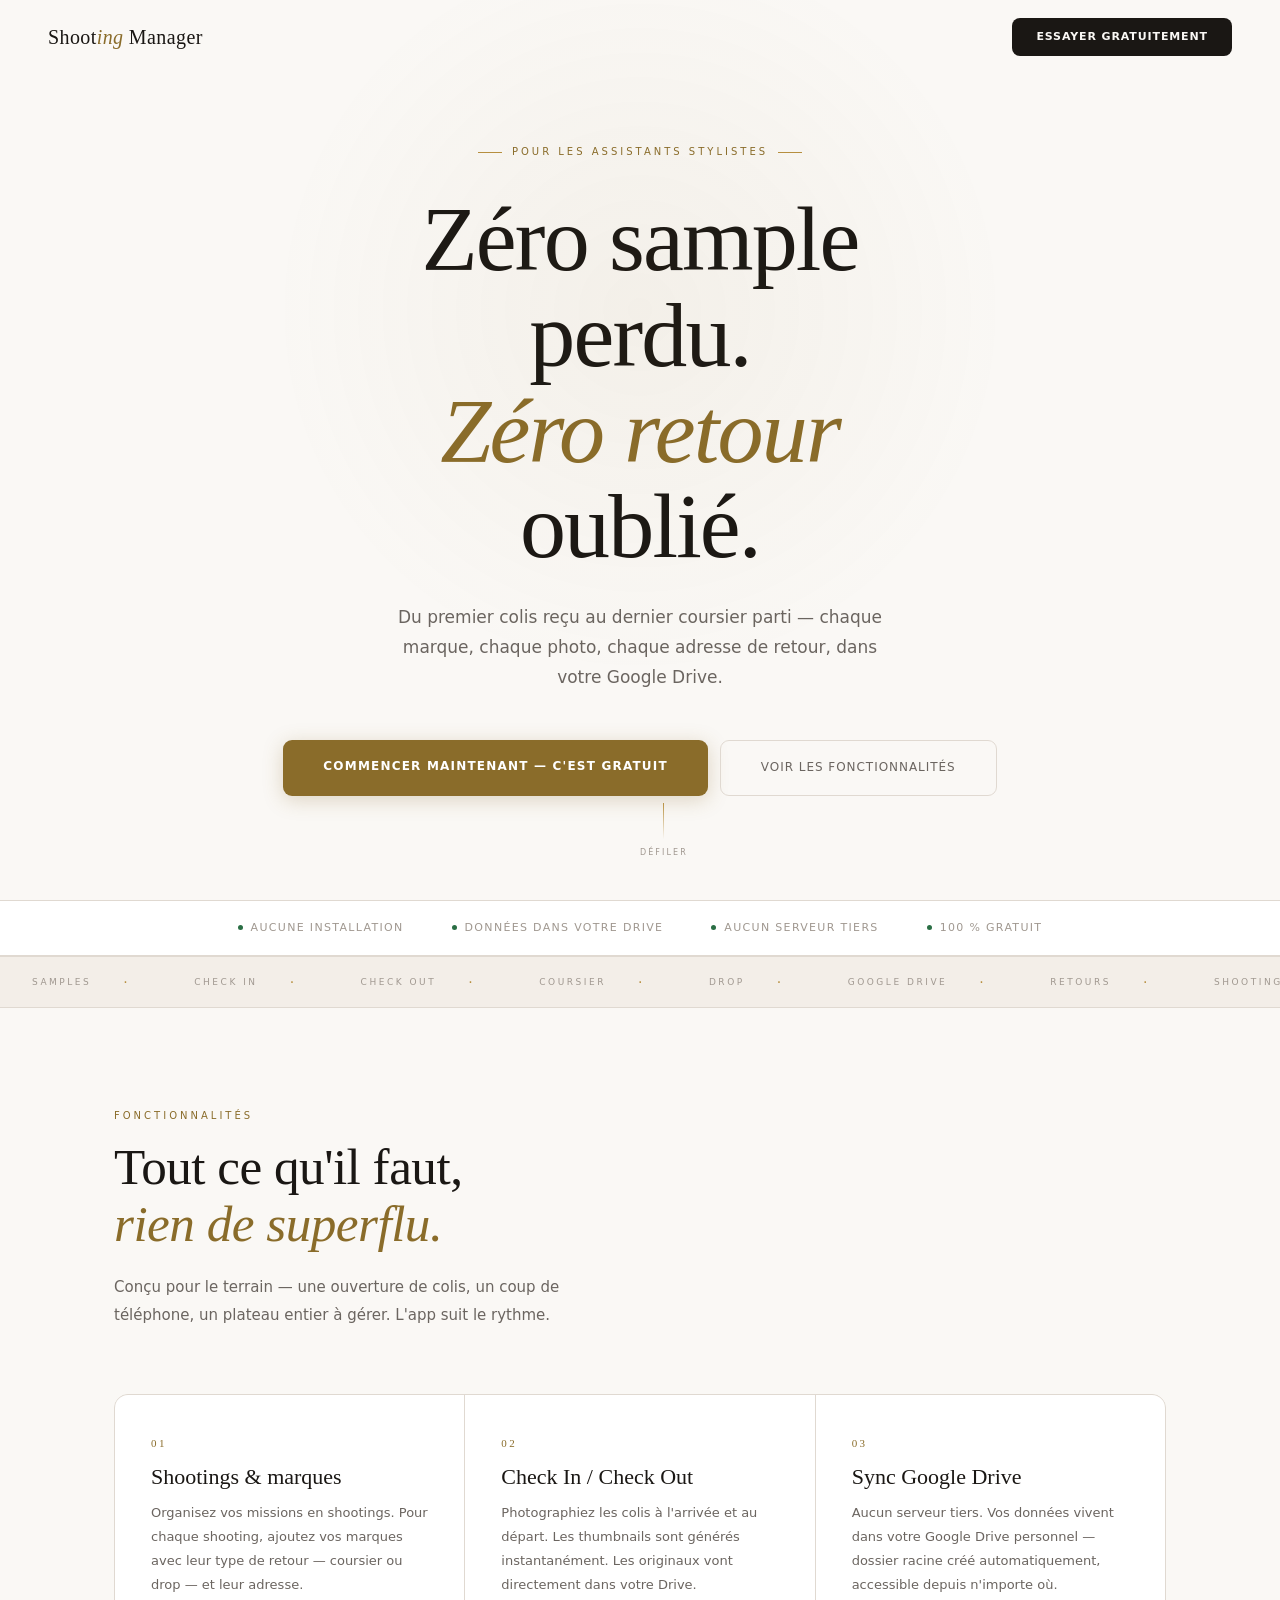
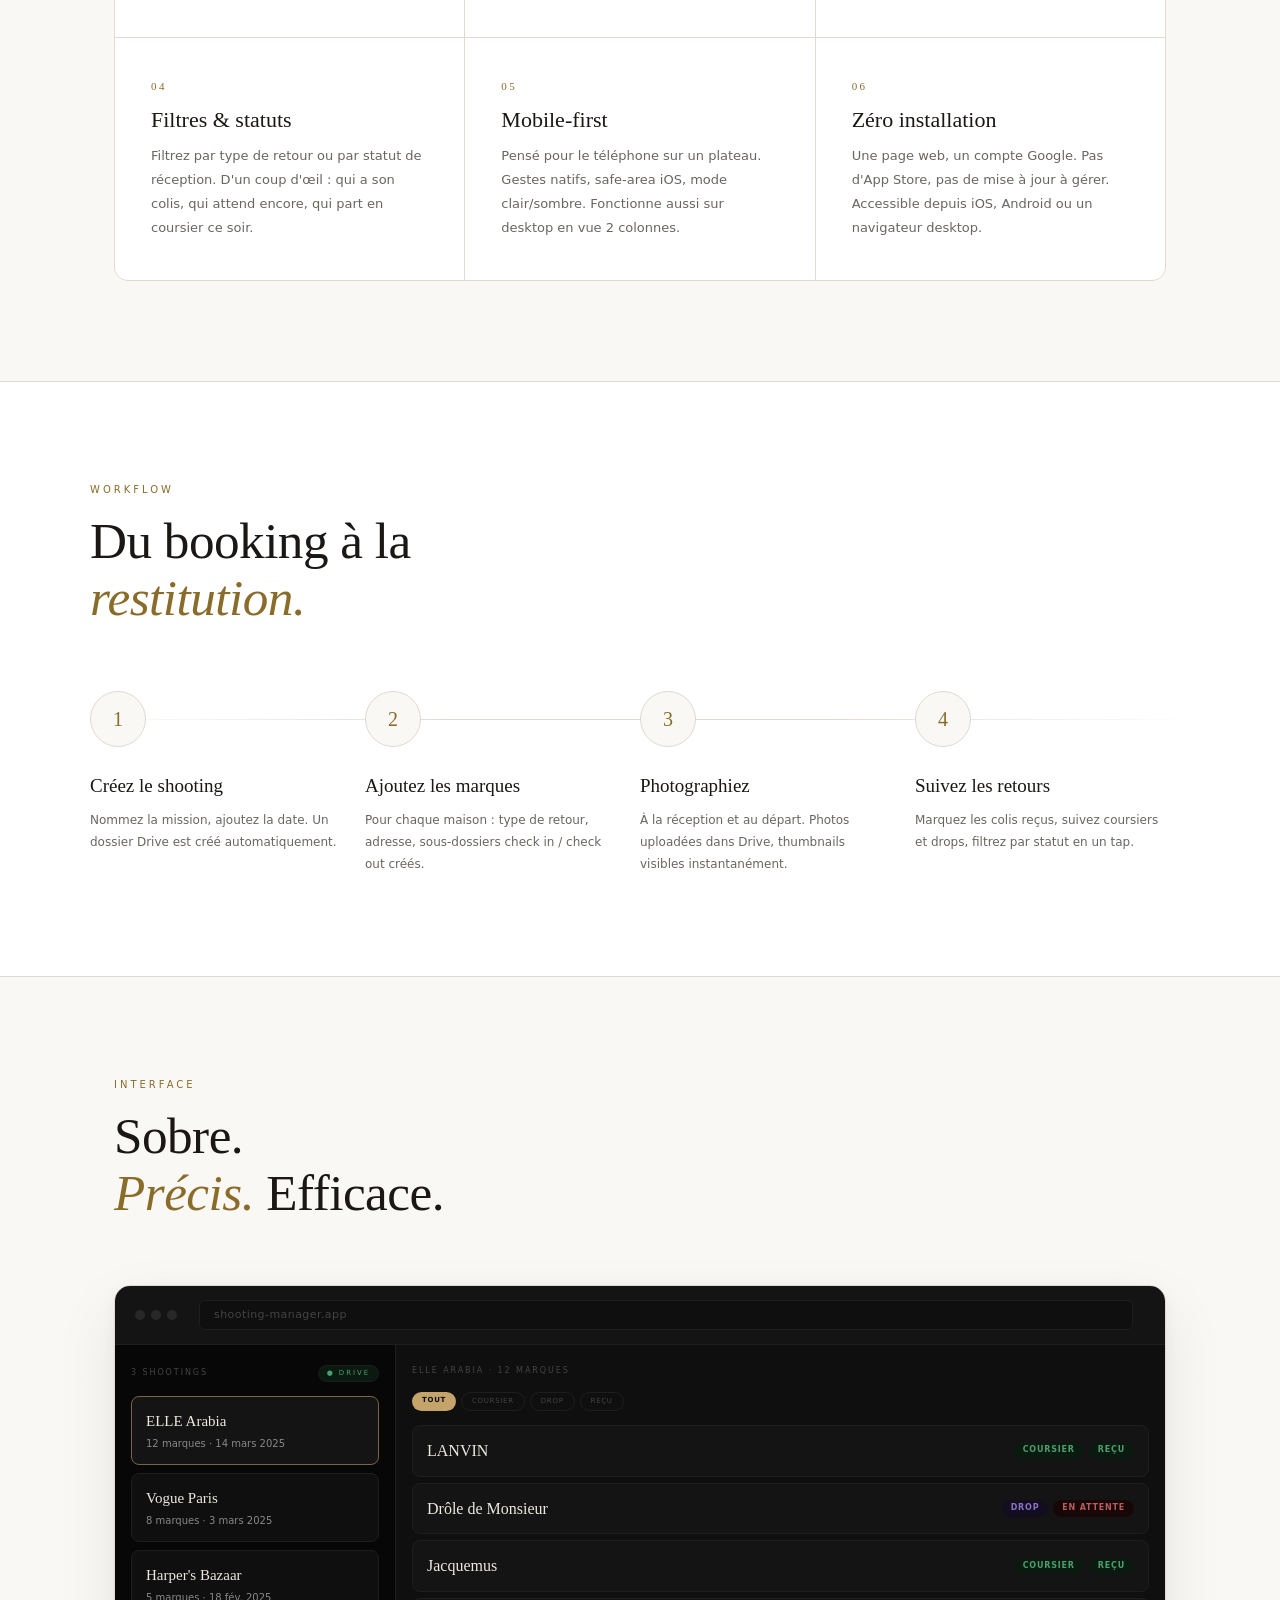
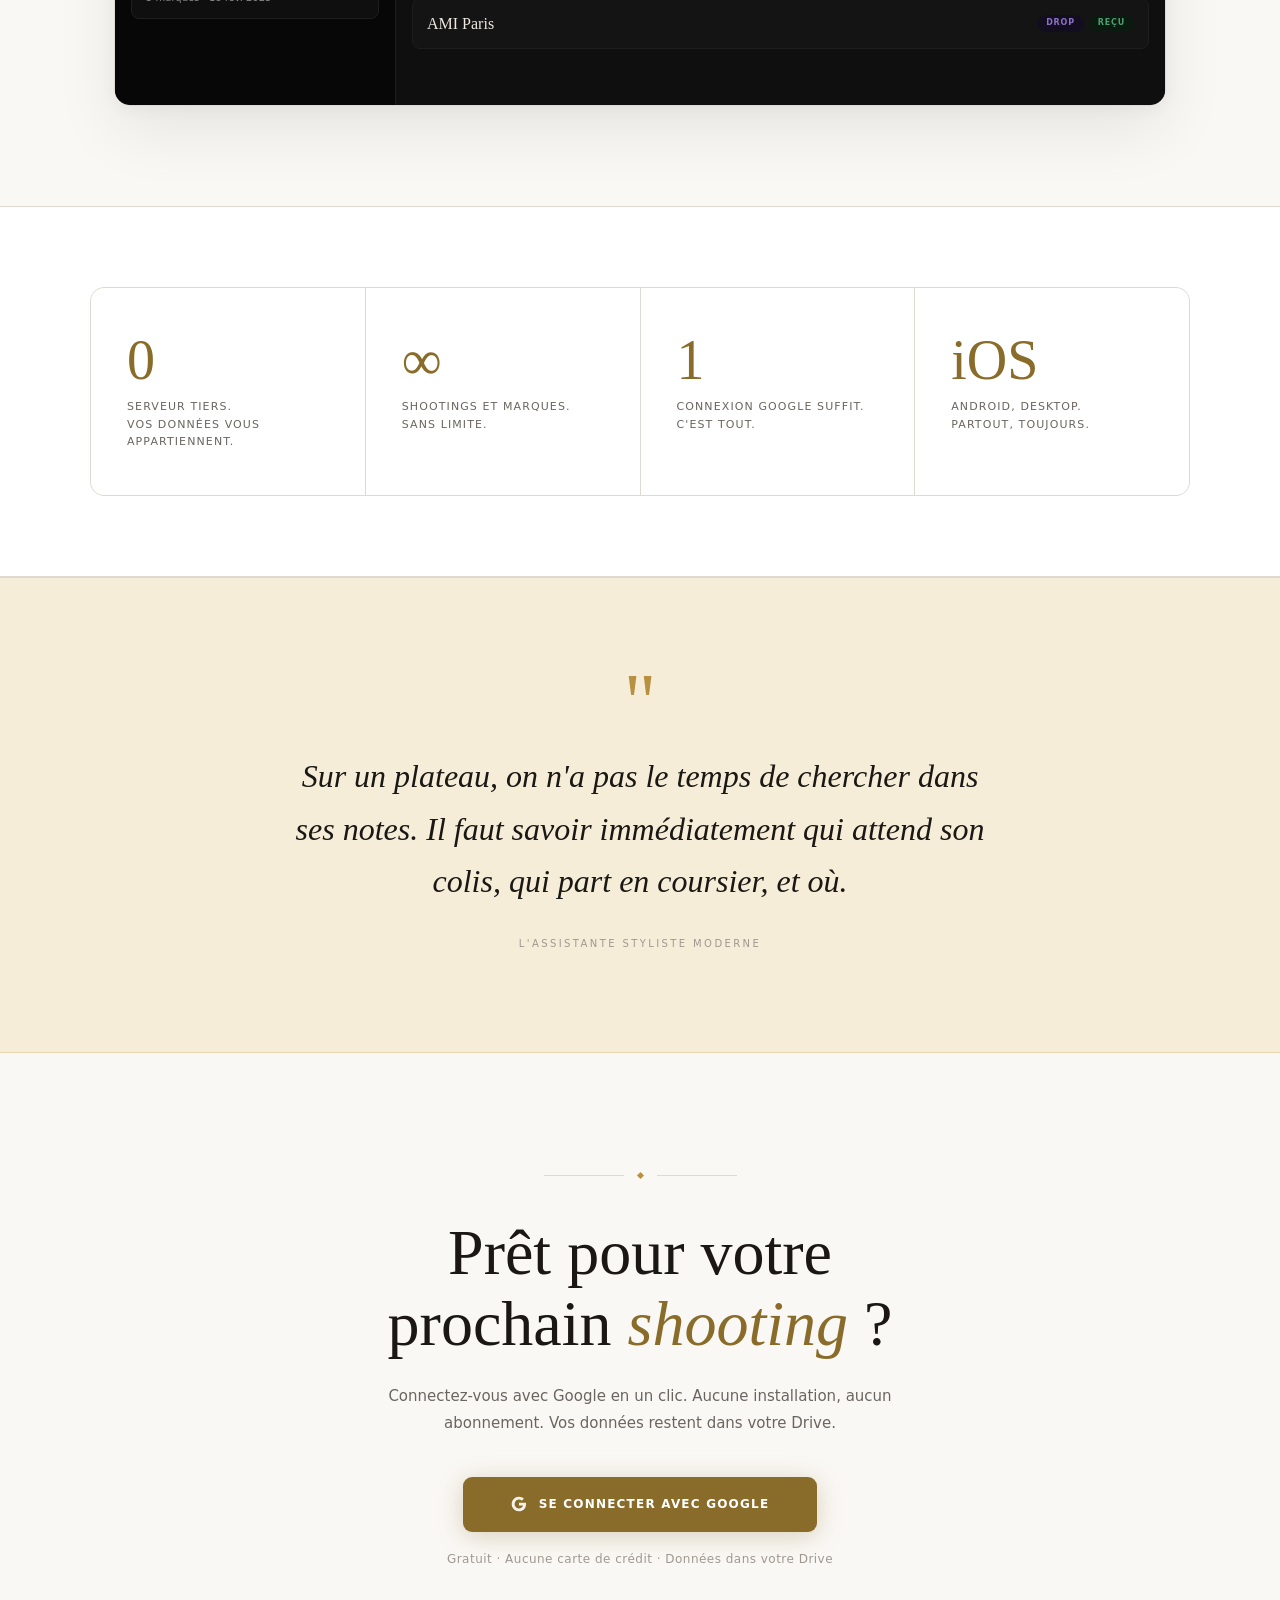
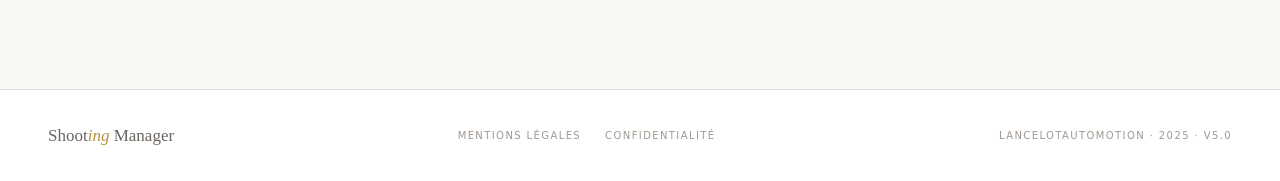
==== index.html @ fa71eb6e "feat(epic3): landing page refonte — fond clair, conversion-first - index.html : nouvelle landing pag" ====
<!DOCTYPE html>
<html lang="fr">
<head>
  <meta charset="UTF-8">
  <meta name="viewport" content="width=device-width, initial-scale=1.0">
  <meta name="description" content="Shooting Manager — L'outil des assistants stylistes pour gérer samples, retours et photos de chaque shooting. Synchronisé dans votre Google Drive. Gratuit.">
  <meta property="og:title"       content="Shooting Manager — Pour les assistants stylistes">
  <meta property="og:description" content="Gérez vos samples, retours coursier/drop et photos de shooting. Synchronisé dans votre Google Drive. Zéro installation.">
  <meta property="og:type"        content="website">
  <title>Shooting Manager — Gérez vos samples &amp; retours photo</title>

  <!-- Content Security Policy -->
  <meta http-equiv="Content-Security-Policy" content="
    default-src 'self';
    script-src  'self' 'unsafe-inline';
    style-src   'self' 'unsafe-inline' https://fonts.googleapis.com;
    font-src    https://fonts.gstatic.com;
    connect-src 'self';
    img-src     'self' data:;
  ">

  <link rel="preconnect" href="https://fonts.googleapis.com">
  <link href="https://fonts.googleapis.com/css2?family=Cormorant+Garamond:ital,wght@0,300;0,400;0,600;1,300;1,400;1,600&family=DM+Sans:wght@300;400;500;600&display=swap" rel="stylesheet">
  <link rel="stylesheet" href="assets/css/landing.css">
</head>
<body>

<!-- ── NAV ── -->
<nav id="nav">
  <a href="#" class="nav-logo">Shoot<em>ing</em> Manager</a>
  <a href="login.html" class="nav-cta">Essayer gratuitement</a>
</nav>

<!-- ── HERO ── -->
<section class="hero">
  <div class="hero-eyebrow">Pour les assistants stylistes</div>
  <h1 class="hero-title">
    Zéro sample<br>perdu.<br><em>Zéro retour</em><br>oublié.
  </h1>
  <p class="hero-sub">
    Du premier colis reçu au dernier coursier parti — chaque marque, chaque photo, chaque adresse de retour, dans votre Google Drive.
  </p>
  <div class="hero-actions">
    <a href="login.html" class="btn-primary">Commencer maintenant — c'est gratuit</a>
    <a href="#features"  class="btn-secondary">Voir les fonctionnalités</a>
  </div>
  <div class="scroll-indicator" aria-hidden="true">
    <div class="scroll-line"></div>
    Défiler
  </div>
</section>

<!-- ── TRUST BAR ── -->
<div class="trust-bar" aria-label="Garanties">
  <div class="trust-item"><div class="trust-dot"></div>Aucune installation</div>
  <div class="trust-item"><div class="trust-dot"></div>Données dans votre Drive</div>
  <div class="trust-item"><div class="trust-dot"></div>Aucun serveur tiers</div>
  <div class="trust-item"><div class="trust-dot"></div>100 % gratuit</div>
</div>

<!-- ── MARQUEE ── -->
<div class="marquee-strip" aria-hidden="true">
  <div class="marquee-track" id="marquee-track"></div>
</div>

<!-- ── FEATURES ── -->
<section class="section" id="features">
  <div class="reveal">
    <div class="section-eyebrow">Fonctionnalités</div>
    <h2 class="section-title">Tout ce qu'il faut,<br><em>rien de superflu.</em></h2>
    <p class="section-body">Conçu pour le terrain — une ouverture de colis, un coup de téléphone, un plateau entier à gérer. L'app suit le rythme.</p>
  </div>
  <div class="features-grid reveal">
    <div class="feature-card">
      <div class="feature-num">01</div>
      <div class="feature-title">Shootings &amp; marques</div>
      <p class="feature-desc">Organisez vos missions en shootings. Pour chaque shooting, ajoutez vos marques avec leur type de retour — coursier ou drop — et leur adresse.</p>
    </div>
    <div class="feature-card">
      <div class="feature-num">02</div>
      <div class="feature-title">Check In / Check Out</div>
      <p class="feature-desc">Photographiez les colis à l'arrivée et au départ. Les thumbnails sont générés instantanément. Les originaux vont directement dans votre Drive.</p>
    </div>
    <div class="feature-card">
      <div class="feature-num">03</div>
      <div class="feature-title">Sync Google Drive</div>
      <p class="feature-desc">Aucun serveur tiers. Vos données vivent dans votre Google Drive personnel — dossier racine créé automatiquement, accessible depuis n'importe où.</p>
    </div>
    <div class="feature-card">
      <div class="feature-num">04</div>
      <div class="feature-title">Filtres &amp; statuts</div>
      <p class="feature-desc">Filtrez par type de retour ou par statut de réception. D'un coup d'œil : qui a son colis, qui attend encore, qui part en coursier ce soir.</p>
    </div>
    <div class="feature-card">
      <div class="feature-num">05</div>
      <div class="feature-title">Mobile-first</div>
      <p class="feature-desc">Pensé pour le téléphone sur un plateau. Gestes natifs, safe-area iOS, mode clair/sombre. Fonctionne aussi sur desktop en vue 2 colonnes.</p>
    </div>
    <div class="feature-card">
      <div class="feature-num">06</div>
      <div class="feature-title">Zéro installation</div>
      <p class="feature-desc">Une page web, un compte Google. Pas d'App Store, pas de mise à jour à gérer. Accessible depuis iOS, Android ou un navigateur desktop.</p>
    </div>
  </div>
</section>

<!-- ── WORKFLOW ── -->
<section class="workflow-section">
  <div class="workflow-inner">
    <div class="reveal">
      <div class="section-eyebrow">Workflow</div>
      <h2 class="section-title">Du booking à la<br><em>restitution.</em></h2>
    </div>
    <div class="workflow-steps reveal">
      <div class="step">
        <div class="step-num">1</div>
        <div class="step-title">Créez le shooting</div>
        <p class="step-desc">Nommez la mission, ajoutez la date. Un dossier Drive est créé automatiquement.</p>
      </div>
      <div class="step">
        <div class="step-num">2</div>
        <div class="step-title">Ajoutez les marques</div>
        <p class="step-desc">Pour chaque maison : type de retour, adresse, sous-dossiers check in / check out créés.</p>
      </div>
      <div class="step">
        <div class="step-num">3</div>
        <div class="step-title">Photographiez</div>
        <p class="step-desc">À la réception et au départ. Photos uploadées dans Drive, thumbnails visibles instantanément.</p>
      </div>
      <div class="step">
        <div class="step-num">4</div>
        <div class="step-title">Suivez les retours</div>
        <p class="step-desc">Marquez les colis reçus, suivez coursiers et drops, filtrez par statut en un tap.</p>
      </div>
    </div>
  </div>
</section>

<!-- ── APP PREVIEW ── -->
<section class="preview-section" id="interface">
  <div class="reveal">
    <div class="section-eyebrow">Interface</div>
    <h2 class="section-title">Sobre.<br><em>Précis.</em> Efficace.</h2>
  </div>
  <div class="preview-frame reveal" aria-hidden="true">
    <div class="preview-topbar">
      <div class="preview-dots">
        <div class="preview-dot"></div>
        <div class="preview-dot"></div>
        <div class="preview-dot"></div>
      </div>
      <div class="preview-url">shooting-manager.app</div>
    </div>
    <div class="preview-body">
      <!-- Left: shootings list -->
      <div class="preview-left">
        <div class="preview-label" style="display:flex;justify-content:space-between;align-items:center">
          <span>3 shootings</span>
          <span style="background:#0a1a10;border:1px solid #1e1e1e;border-radius:20px;padding:2px 8px;color:#4d9e6e;font-size:7px">● Drive</span>
        </div>
        <div class="preview-card active">
          <div class="preview-card-name">ELLE Arabia</div>
          <div class="preview-card-meta">12 marques · 14 mars 2025</div>
        </div>
        <div class="preview-card">
          <div class="preview-card-name">Vogue Paris</div>
          <div class="preview-card-meta">8 marques · 3 mars 2025</div>
        </div>
        <div class="preview-card">
          <div class="preview-card-name">Harper's Bazaar</div>
          <div class="preview-card-meta">5 marques · 18 fév. 2025</div>
        </div>
      </div>
      <!-- Right: brands list -->
      <div class="preview-right">
        <div class="preview-label">ELLE Arabia · 12 marques</div>
        <div style="display:flex;gap:5px;margin-bottom:14px">
          <span style="background:#c4a46b;color:#0a0a0a;padding:3px 10px;border-radius:20px;font-size:7px;font-weight:700;letter-spacing:.1em;text-transform:uppercase">Tout</span>
          <span style="border:1px solid #1e1e1e;color:#444;padding:3px 10px;border-radius:20px;font-size:7px;letter-spacing:.1em;text-transform:uppercase">Coursier</span>
          <span style="border:1px solid #1e1e1e;color:#444;padding:3px 10px;border-radius:20px;font-size:7px;letter-spacing:.1em;text-transform:uppercase">Drop</span>
          <span style="border:1px solid #1e1e1e;color:#444;padding:3px 10px;border-radius:20px;font-size:7px;letter-spacing:.1em;text-transform:uppercase">Reçu</span>
        </div>
        <div class="preview-brand-row">
          <div class="preview-brand-name">LANVIN</div>
          <div style="display:flex;gap:5px"><span class="preview-tag tag-c">Coursier</span><span class="preview-tag tag-r">Reçu</span></div>
        </div>
        <div class="preview-brand-row">
          <div class="preview-brand-name">Drôle de Monsieur</div>
          <div style="display:flex;gap:5px"><span class="preview-tag tag-d">Drop</span><span class="preview-tag tag-w">En attente</span></div>
        </div>
        <div class="preview-brand-row">
          <div class="preview-brand-name">Jacquemus</div>
          <div style="display:flex;gap:5px"><span class="preview-tag tag-c">Coursier</span><span class="preview-tag tag-r">Reçu</span></div>
        </div>
        <div class="preview-brand-row">
          <div class="preview-brand-name">AMI Paris</div>
          <div style="display:flex;gap:5px"><span class="preview-tag tag-d">Drop</span><span class="preview-tag tag-r">Reçu</span></div>
        </div>
      </div>
    </div>
  </div>
</section>

<!-- ── STATS ── -->
<div class="stats-section">
  <div class="stats-inner reveal">
    <div class="stat-item">
      <div class="stat-num">0</div>
      <div class="stat-label">Serveur tiers.<br>Vos données vous appartiennent.</div>
    </div>
    <div class="stat-item">
      <div class="stat-num">∞</div>
      <div class="stat-label">Shootings et marques.<br>Sans limite.</div>
    </div>
    <div class="stat-item">
      <div class="stat-num">1</div>
      <div class="stat-label">Connexion Google suffit.<br>C'est tout.</div>
    </div>
    <div class="stat-item">
      <div class="stat-num">iOS</div>
      <div class="stat-label">Android, desktop.<br>Partout, toujours.</div>
    </div>
  </div>
</div>

<!-- ── TESTIMONIAL ── -->
<section class="quote-section">
  <div class="reveal">
    <span class="quote-mark" aria-hidden="true">"</span>
    <blockquote class="quote-text">
      Sur un plateau, on n'a pas le temps de chercher dans ses notes. Il faut savoir immédiatement qui attend son colis, qui part en coursier, et où.
    </blockquote>
    <div class="quote-author">L'assistante styliste moderne</div>
  </div>
</section>

<!-- ── CTA FINAL ── -->
<section class="cta-section" id="start">
  <div class="cta-inner reveal">
    <div class="ornament" style="margin-bottom:40px" aria-hidden="true">
      <div class="ornament-line"></div>
      <div class="ornament-diamond"></div>
      <div class="ornament-line"></div>
    </div>
    <h2 class="cta-title">Prêt pour votre<br>prochain <em>shooting</em>&nbsp;?</h2>
    <p class="cta-sub">Connectez-vous avec Google en un clic. Aucune installation, aucun abonnement. Vos données restent dans votre Drive.</p>
    <a href="login.html" class="cta-btn">
      <svg width="16" height="16" viewBox="0 0 24 24" aria-hidden="true">
        <path fill="#fff" d="M22.56 12.25c0-.78-.07-1.53-.2-2.25H12v4.26h5.92c-.26 1.37-1.04 2.53-2.21 3.31v2.77h3.57c2.08-1.92 3.28-4.74 3.28-8.09z" opacity=".9"/>
        <path fill="#fff" d="M12 23c2.97 0 5.46-.98 7.28-2.66l-3.57-2.77c-.98.66-2.23 1.06-3.71 1.06-2.86 0-5.29-1.93-6.16-4.53H2.18v2.84C3.99 20.53 7.7 23 12 23z" opacity=".9"/>
        <path fill="#fff" d="M5.84 14.09c-.22-.66-.35-1.36-.35-2.09s.13-1.43.35-2.09V7.07H2.18C1.43 8.55 1 10.22 1 12s.43 3.45 1.18 4.93l2.85-2.22.81-.62z" opacity=".9"/>
        <path fill="#fff" d="M12 5.38c1.62 0 3.06.56 4.21 1.64l3.15-3.15C17.45 2.09 14.97 1 12 1 7.7 1 3.99 3.47 2.18 7.07l3.66 2.84c.87-2.6 3.3-4.53 6.16-4.53z" opacity=".9"/>
      </svg>
      Se connecter avec Google
    </a>
    <p class="cta-note">Gratuit · Aucune carte de crédit · Données dans votre Drive</p>
  </div>
</section>

<!-- ── FOOTER ── -->
<footer>
  <a href="#" class="footer-logo">Shoot<em>ing</em> Manager</a>
  <div class="footer-links">
    <a href="mentions-legales.html">Mentions légales</a>
    <a href="confidentialite.html">Confidentialité</a>
  </div>
  <div class="footer-copy">LancelotAutomotion · 2025 · v5.0</div>
</footer>

<script>
  // Nav scroll
  const nav = document.getElementById('nav');
  window.addEventListener('scroll', () => {
    nav.classList.toggle('scrolled', window.scrollY > 40);
  }, { passive: true });

  // Marquee
  const items = ['Samples', 'Check In', 'Check Out', 'Coursier', 'Drop', 'Google Drive', 'Retours', 'Shooting', 'Marques', 'Adresses', 'Photos', 'Sync'];
  const track = document.getElementById('marquee-track');
  const html  = items.map(i => `<div class="marquee-item">${i}</div>`).join('');
  track.innerHTML = html + html;

  // Reveal on scroll
  const io = new IntersectionObserver(entries => {
    entries.forEach(e => {
      if (e.isIntersecting) { e.target.classList.add('visible'); io.unobserve(e.target); }
    });
  }, { threshold: 0.1 });
  document.querySelectorAll('.reveal').forEach(el => io.observe(el));
</script>

</body>
</html>
---- assets/css/landing.css ----
/* ================================================================
   SHOOTING MANAGER — Landing page (index.html)
   Palette claire forcée — optimisée pour la conversion.
   N'importe pas tokens.css : variables autonomes ci-dessous.
================================================================ */

:root {
  --bg:        #FAF8F5;
  --surface:   #FFFFFF;
  --card:      #F3EEE8;
  --border:    #E0D9D1;
  --border-lt: #EDE8E2;
  --gold:      #8A6C2A;
  --gold-dim:  #B89040;
  --gold-lt:   #F5EDD8;
  --gold-glow: rgba(138,108,42,.12);
  --text:      #1A1714;
  --text-2:    #6B6560;
  --muted:     #A09890;
  --green:     #2A6E44;
  --green-bg:  #E8F5EE;
  --purple:    #5030A0;
  --red:       #902828;
}

*, *::before, *::after { box-sizing: border-box; margin: 0; padding: 0; }

html { scroll-behavior: smooth; }

body {
  background: var(--bg);
  color: var(--text);
  font-family: 'DM Sans', system-ui, sans-serif;
  font-size: 15px;
  line-height: 1.6;
  overflow-x: hidden;
  -webkit-font-smoothing: antialiased;
}

/* ── KEYFRAMES ── */
@keyframes fadeUp    { from { opacity: 0; transform: translateY(22px); } to { opacity: 1; transform: translateY(0); } }
@keyframes marquee   { from { transform: translateX(0); } to { transform: translateX(-50%); } }

/* ── NAV ── */
nav {
  position: fixed; top: 0; left: 0; right: 0; z-index: 100;
  padding: 18px 48px;
  display: flex; align-items: center; justify-content: space-between;
  transition: background .3s, border-color .3s, box-shadow .3s;
  border-bottom: 1px solid transparent;
}
nav.scrolled {
  background: rgba(250,248,245,.92);
  border-color: var(--border);
  backdrop-filter: blur(20px);
  box-shadow: 0 1px 0 var(--border);
}
.nav-logo {
  font-family: 'Cormorant Garamond', serif;
  font-size: 20px; font-weight: 400; letter-spacing: .02em;
  text-decoration: none; color: var(--text);
}
.nav-logo em { font-style: italic; color: var(--gold); }
.nav-cta {
  padding: 10px 24px;
  background: var(--text); color: var(--bg);
  border-radius: 8px; font-size: 11px; font-weight: 600;
  letter-spacing: .08em; text-transform: uppercase;
  text-decoration: none;
  transition: opacity .15s, transform .1s;
}
.nav-cta:hover { opacity: .85; transform: translateY(-1px); }

/* ── HERO ── */
.hero {
  min-height: 100vh;
  display: flex; flex-direction: column;
  align-items: center; justify-content: center;
  text-align: center;
  padding: 140px 24px 100px;
  position: relative;
  background: var(--bg);
  overflow: hidden;
}
/* Cercle doré discret */
.hero::after {
  content: ''; position: absolute;
  top: -10%; left: 50%; transform: translateX(-50%);
  width: 800px; height: 800px;
  background: radial-gradient(circle, rgba(138,108,42,.06) 0%, transparent 65%);
  pointer-events: none;
}
.hero-eyebrow {
  display: inline-flex; align-items: center; gap: 10px;
  font-size: 10px; letter-spacing: .3em; text-transform: uppercase;
  color: var(--gold); margin-bottom: 32px;
  animation: fadeUp .7s ease both;
}
.hero-eyebrow::before, .hero-eyebrow::after {
  content: ''; display: block; width: 24px; height: 1px; background: var(--gold-dim);
}
.hero-title {
  font-family: 'Cormorant Garamond', serif;
  font-size: clamp(52px, 7.5vw, 92px);
  font-weight: 300; line-height: 1.04; letter-spacing: -.02em;
  margin-bottom: 28px; color: var(--text);
  animation: fadeUp .7s .1s ease both;
}
.hero-title em     { font-style: italic; color: var(--gold); }
.hero-title strong { font-weight: 600; }
.hero-sub {
  max-width: 520px;
  font-size: 17px; color: var(--text-2); line-height: 1.75;
  margin-bottom: 48px;
  animation: fadeUp .7s .2s ease both;
}
.hero-actions {
  display: flex; gap: 12px; flex-wrap: wrap; justify-content: center;
  animation: fadeUp .7s .3s ease both;
}
.btn-primary {
  padding: 17px 40px;
  background: var(--gold); color: #fff;
  border-radius: 9px; font-size: 12px; font-weight: 700;
  letter-spacing: .1em; text-transform: uppercase;
  text-decoration: none;
  transition: opacity .15s, transform .15s, box-shadow .15s;
  box-shadow: 0 4px 20px rgba(138,108,42,.25);
}
.btn-primary:hover { opacity: .9; transform: translateY(-2px); box-shadow: 0 8px 28px rgba(138,108,42,.3); }
.btn-secondary {
  padding: 17px 40px;
  background: transparent; color: var(--text-2);
  border: 1.5px solid var(--border); border-radius: 9px;
  font-size: 12px; font-weight: 500; letter-spacing: .08em; text-transform: uppercase;
  text-decoration: none;
  transition: border-color .15s, color .15s;
}
.btn-secondary:hover { border-color: var(--gold-dim); color: var(--text); }

/* scroll indicator */
.scroll-indicator {
  position: absolute; bottom: 40px; left: 50%; transform: translateX(-50%);
  display: flex; flex-direction: column; align-items: center; gap: 8px;
  font-size: 8px; letter-spacing: .26em; text-transform: uppercase; color: var(--muted);
  animation: fadeUp .7s .6s ease both;
}
.scroll-line { width: 1px; height: 36px; background: linear-gradient(to bottom, var(--gold-dim), transparent); }

/* ── TRUST BAR ── */
.trust-bar {
  background: var(--surface);
  border-top: 1px solid var(--border);
  border-bottom: 1px solid var(--border);
  padding: 18px 0;
  display: flex; align-items: center; justify-content: center;
  gap: 48px; flex-wrap: wrap;
}
.trust-item {
  display: flex; align-items: center; gap: 8px;
  font-size: 11px; letter-spacing: .12em; text-transform: uppercase; color: var(--muted);
}
.trust-dot { width: 5px; height: 5px; border-radius: 50%; background: var(--green); flex-shrink: 0; }

/* ── MARQUEE ── */
.marquee-strip {
  border-top: 1px solid var(--border);
  border-bottom: 1px solid var(--border);
  padding: 14px 0; overflow: hidden; background: var(--card);
}
.marquee-track { display: flex; animation: marquee 32s linear infinite; width: max-content; }
.marquee-track:hover { animation-play-state: paused; }
.marquee-item {
  padding: 0 32px;
  font-size: 9px; letter-spacing: .28em; text-transform: uppercase;
  color: var(--muted); white-space: nowrap;
  display: flex; align-items: center; gap: 32px;
}
.marquee-item::after { content: '·'; color: var(--gold-dim); font-size: 14px; }

/* ── SECTIONS ── */
.section { padding: 100px 24px; max-width: 1100px; margin: 0 auto; }
.section-eyebrow { font-size: 10px; letter-spacing: .3em; text-transform: uppercase; color: var(--gold); margin-bottom: 14px; }
.section-title {
  font-family: 'Cormorant Garamond', serif;
  font-size: clamp(36px, 4vw, 54px); font-weight: 300; line-height: 1.12;
  letter-spacing: -.01em; margin-bottom: 20px; color: var(--text);
}
.section-title em { font-style: italic; color: var(--gold); }
.section-body { font-size: 15px; color: var(--text-2); line-height: 1.9; max-width: 480px; }

/* ── FEATURES GRID ── */
.features-grid {
  display: grid;
  grid-template-columns: repeat(auto-fit, minmax(300px, 1fr));
  gap: 1px; background: var(--border);
  border: 1px solid var(--border); border-radius: 14px; overflow: hidden;
  margin-top: 64px;
}
.feature-card { background: var(--surface); padding: 40px 36px; transition: background .2s; }
.feature-card:hover { background: var(--bg); }
.feature-num   { font-family: 'Cormorant Garamond', serif; font-size: 11px; letter-spacing: .22em; color: var(--gold); margin-bottom: 12px; }
.feature-title { font-family: 'Cormorant Garamond', serif; font-size: 22px; font-weight: 400; margin-bottom: 10px; line-height: 1.2; color: var(--text); }
.feature-desc  { font-size: 13px; color: var(--text-2); line-height: 1.85; }

/* ── WORKFLOW ── */
.workflow-section {
  padding: 100px 24px;
  background: var(--surface);
  border-top: 1px solid var(--border);
  border-bottom: 1px solid var(--border);
}
.workflow-inner { max-width: 1100px; margin: 0 auto; }
.workflow-steps {
  display: grid; grid-template-columns: repeat(auto-fit, minmax(220px, 1fr));
  gap: 0; margin-top: 64px; position: relative;
}
.workflow-steps::before {
  content: ''; position: absolute;
  top: 28px; left: 0; right: 0; height: 1px;
  background: linear-gradient(to right, transparent, var(--border), var(--border), transparent);
}
.step          { padding: 0 28px 0 0; }
.step-num      { width: 56px; height: 56px; border-radius: 50%; background: var(--bg); border: 1px solid var(--border); display: flex; align-items: center; justify-content: center; font-family: 'Cormorant Garamond', serif; font-size: 20px; font-weight: 300; color: var(--gold); margin-bottom: 24px; position: relative; z-index: 1; }
.step-title    { font-family: 'Cormorant Garamond', serif; font-size: 19px; font-weight: 400; margin-bottom: 8px; color: var(--text); }
.step-desc     { font-size: 12px; color: var(--text-2); line-height: 1.85; }

/* ── APP PREVIEW (dark forcé pour montrer l'app) ── */
.preview-section { padding: 100px 24px; max-width: 1100px; margin: 0 auto; }
.preview-frame {
  margin-top: 64px;
  border: 1px solid var(--border);
  border-radius: 16px; overflow: hidden;
  box-shadow: 0 24px 64px rgba(0,0,0,.08), 0 4px 16px rgba(0,0,0,.04);
}
.preview-topbar {
  background: #141414; border-bottom: 1px solid #1e1e1e;
  padding: 14px 20px; display: flex; align-items: center; gap: 10px;
}
.preview-dots { display: flex; gap: 6px; }
.preview-dot  { width: 10px; height: 10px; border-radius: 50%; background: #282828; }
.preview-url  { flex: 1; background: #0f0f0f; border: 1px solid #1e1e1e; border-radius: 6px; padding: 5px 14px; font-size: 11px; color: #444; letter-spacing: .04em; margin: 0 12px; }
.preview-body {
  display: grid; grid-template-columns: 280px 1fr;
  min-height: 360px; background: #1e1e1e; gap: 1px;
}
.preview-left  { background: #070707; padding: 20px 16px; }
.preview-right { background: #0f0f0f; padding: 20px 16px; }
.preview-label { font-size: 8px; letter-spacing: .24em; text-transform: uppercase; color: #444; margin-bottom: 14px; }
.preview-card  { background: #0f0f0f; border: 1px solid #1e1e1e; border-radius: 8px; padding: 12px 14px; margin-bottom: 8px; cursor: default; }
.preview-card.active { border-color: #7a6340; background: #141414; }
.preview-card-name { font-family: 'Cormorant Garamond', serif; font-size: 15px; margin-bottom: 3px; color: #ede8e0; }
.preview-card-meta { font-size: 10px; color: #888; }
.preview-brand-row { display: flex; align-items: center; justify-content: space-between; background: #141414; border: 1px solid #1e1e1e; border-radius: 8px; padding: 12px 14px; margin-bottom: 6px; }
.preview-brand-name { font-family: 'Cormorant Garamond', serif; font-size: 16px; color: #ede8e0; }
.preview-tag { padding: 2px 9px; border-radius: 20px; font-size: 8px; font-weight: 700; letter-spacing: .1em; text-transform: uppercase; }
.tag-c { background: #0a1a10; color: #4d9e6e; }
.tag-d { background: #120e1f; color: #8b70c4; }
.tag-r { background: #0a1a10; color: #4d9e6e; }
.tag-w { background: #180707; color: #b85c5c; }

/* ── STATS ── */
.stats-section { padding: 80px 24px; background: var(--surface); border-top: 1px solid var(--border); border-bottom: 1px solid var(--border); }
.stats-inner   { max-width: 1100px; margin: 0 auto; display: grid; grid-template-columns: repeat(auto-fit, minmax(200px, 1fr)); gap: 1px; background: var(--border); border: 1px solid var(--border); border-radius: 14px; overflow: hidden; }
.stat-item  { background: var(--surface); padding: 44px 36px; }
.stat-num   { font-family: 'Cormorant Garamond', serif; font-size: 56px; font-weight: 300; color: var(--gold); line-height: 1; margin-bottom: 10px; }
.stat-label { font-size: 11px; letter-spacing: .1em; text-transform: uppercase; color: var(--text-2); line-height: 1.6; }

/* ── TESTIMONIAL ── */
.quote-section { padding: 100px 24px; text-align: center; background: var(--gold-lt); border-top: 1px solid #e8d8b0; border-bottom: 1px solid #e8d8b0; }
.quote-mark    { font-family: 'Cormorant Garamond', serif; font-size: 80px; font-weight: 300; color: var(--gold-dim); line-height: .6; margin-bottom: 24px; display: block; }
.quote-text    { font-family: 'Cormorant Garamond', serif; font-size: clamp(22px, 3vw, 32px); font-weight: 300; font-style: italic; color: var(--text); max-width: 720px; margin: 0 auto 28px; line-height: 1.65; }
.quote-author  { font-size: 10px; letter-spacing: .24em; text-transform: uppercase; color: var(--muted); }

/* ── CTA FINAL ── */
.cta-section { padding: 120px 24px; text-align: center; }
.cta-inner   { max-width: 600px; margin: 0 auto; }
.cta-title   { font-family: 'Cormorant Garamond', serif; font-size: clamp(40px, 5vw, 64px); font-weight: 300; line-height: 1.1; margin-bottom: 24px; }
.cta-title em { font-style: italic; color: var(--gold); }
.cta-sub     { font-size: 15px; color: var(--text-2); margin-bottom: 40px; line-height: 1.8; }
.cta-btn     { display: inline-flex; align-items: center; gap: 12px; padding: 18px 48px; background: var(--gold); color: #fff; border-radius: 9px; font-size: 12px; font-weight: 700; letter-spacing: .1em; text-transform: uppercase; text-decoration: none; transition: opacity .15s, transform .15s, box-shadow .15s; box-shadow: 0 4px 24px rgba(138,108,42,.28); }
.cta-btn:hover { opacity: .9; transform: translateY(-2px); box-shadow: 0 8px 32px rgba(138,108,42,.35); }
.cta-note    { margin-top: 18px; font-size: 12px; color: var(--muted); letter-spacing: .04em; }

/* ── ORNAMENT ── */
.ornament         { display: flex; align-items: center; gap: 14px; justify-content: center; }
.ornament-line    { flex: 1; max-width: 80px; height: 1px; background: var(--border); }
.ornament-diamond { width: 5px; height: 5px; background: var(--gold-dim); transform: rotate(45deg); }

/* ── FOOTER ── */
footer { border-top: 1px solid var(--border); padding: 32px 48px; display: flex; align-items: center; justify-content: space-between; flex-wrap: wrap; gap: 12px; background: var(--surface); }
.footer-logo    { font-family: 'Cormorant Garamond', serif; font-size: 17px; color: var(--text-2); text-decoration: none; }
.footer-logo em { font-style: italic; color: var(--gold-dim); }
.footer-links   { display: flex; gap: 24px; }
.footer-links a { font-size: 10px; letter-spacing: .14em; text-transform: uppercase; color: var(--muted); text-decoration: none; transition: color .2s; }
.footer-links a:hover { color: var(--text-2); }
.footer-copy    { font-size: 10px; letter-spacing: .14em; text-transform: uppercase; color: var(--muted); }

/* ── REVEAL ── */
.reveal         { opacity: 0; transform: translateY(24px); transition: opacity .7s ease, transform .7s ease; }
.reveal.visible { opacity: 1; transform: translateY(0); }

/* ── RESPONSIVE ── */
@media (max-width: 680px) {
  nav { padding: 16px 20px; }
  .hero { padding: 110px 20px 80px; }
  .hero-actions { flex-direction: column; align-items: stretch; }
  .btn-primary, .btn-secondary { justify-content: center; }
  .section { padding: 72px 20px; }
  .workflow-section { padding: 72px 20px; }
  .workflow-steps::before { display: none; }
  .step { padding: 0 0 40px; }
  .preview-section { padding: 72px 20px; }
  .preview-body { grid-template-columns: 1fr; }
  .preview-left { display: none; }
  .stats-section { padding: 56px 20px; }
  .stats-inner { grid-template-columns: repeat(2, 1fr); }
  .stat-item { padding: 28px 20px; }
  .stat-num  { font-size: 44px; }
  .quote-section { padding: 72px 20px; }
  .cta-section { padding: 80px 20px; }
  .cta-btn { width: 100%; justify-content: center; }
  footer { padding: 24px 20px; flex-direction: column; align-items: flex-start; }
  .trust-bar { gap: 20px; padding: 16px 20px; }
}
@media (max-width: 400px) {
  .features-grid { grid-template-columns: 1fr; }
  .stats-inner   { grid-template-columns: 1fr; }
}
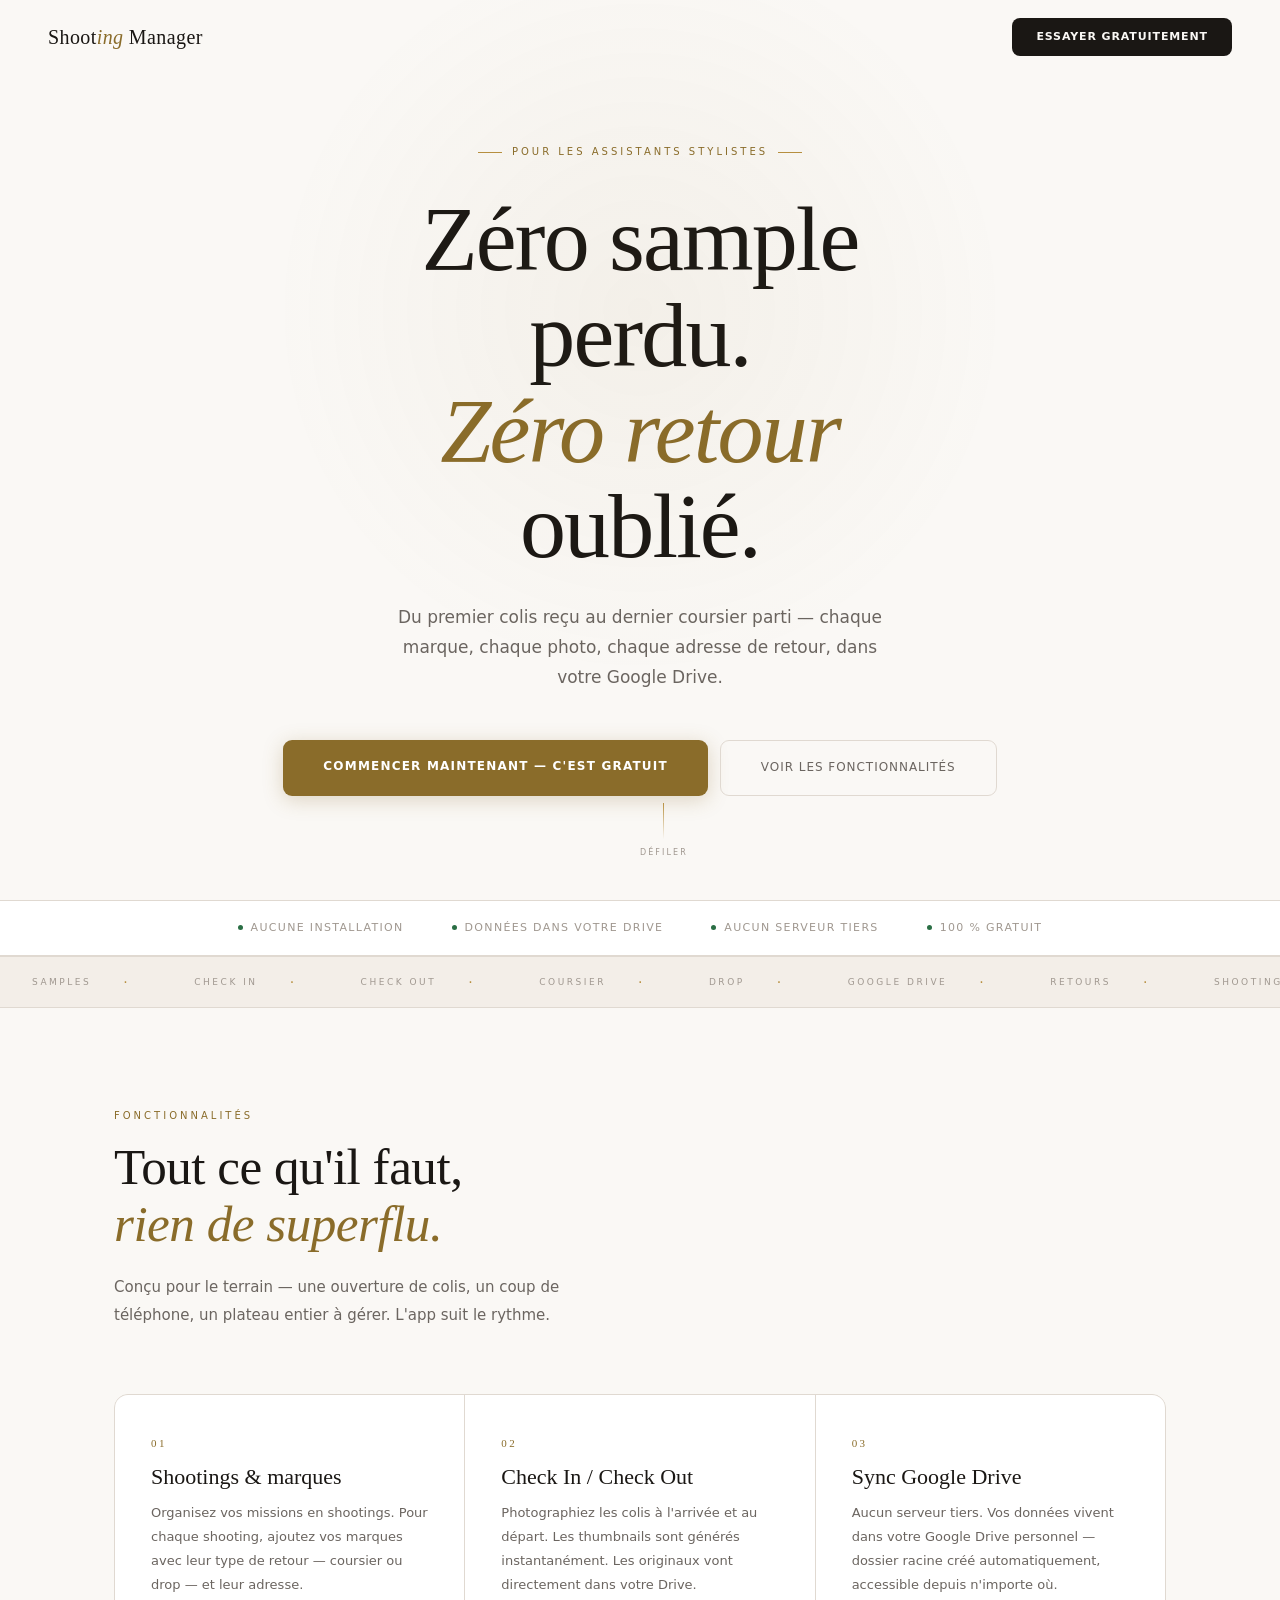
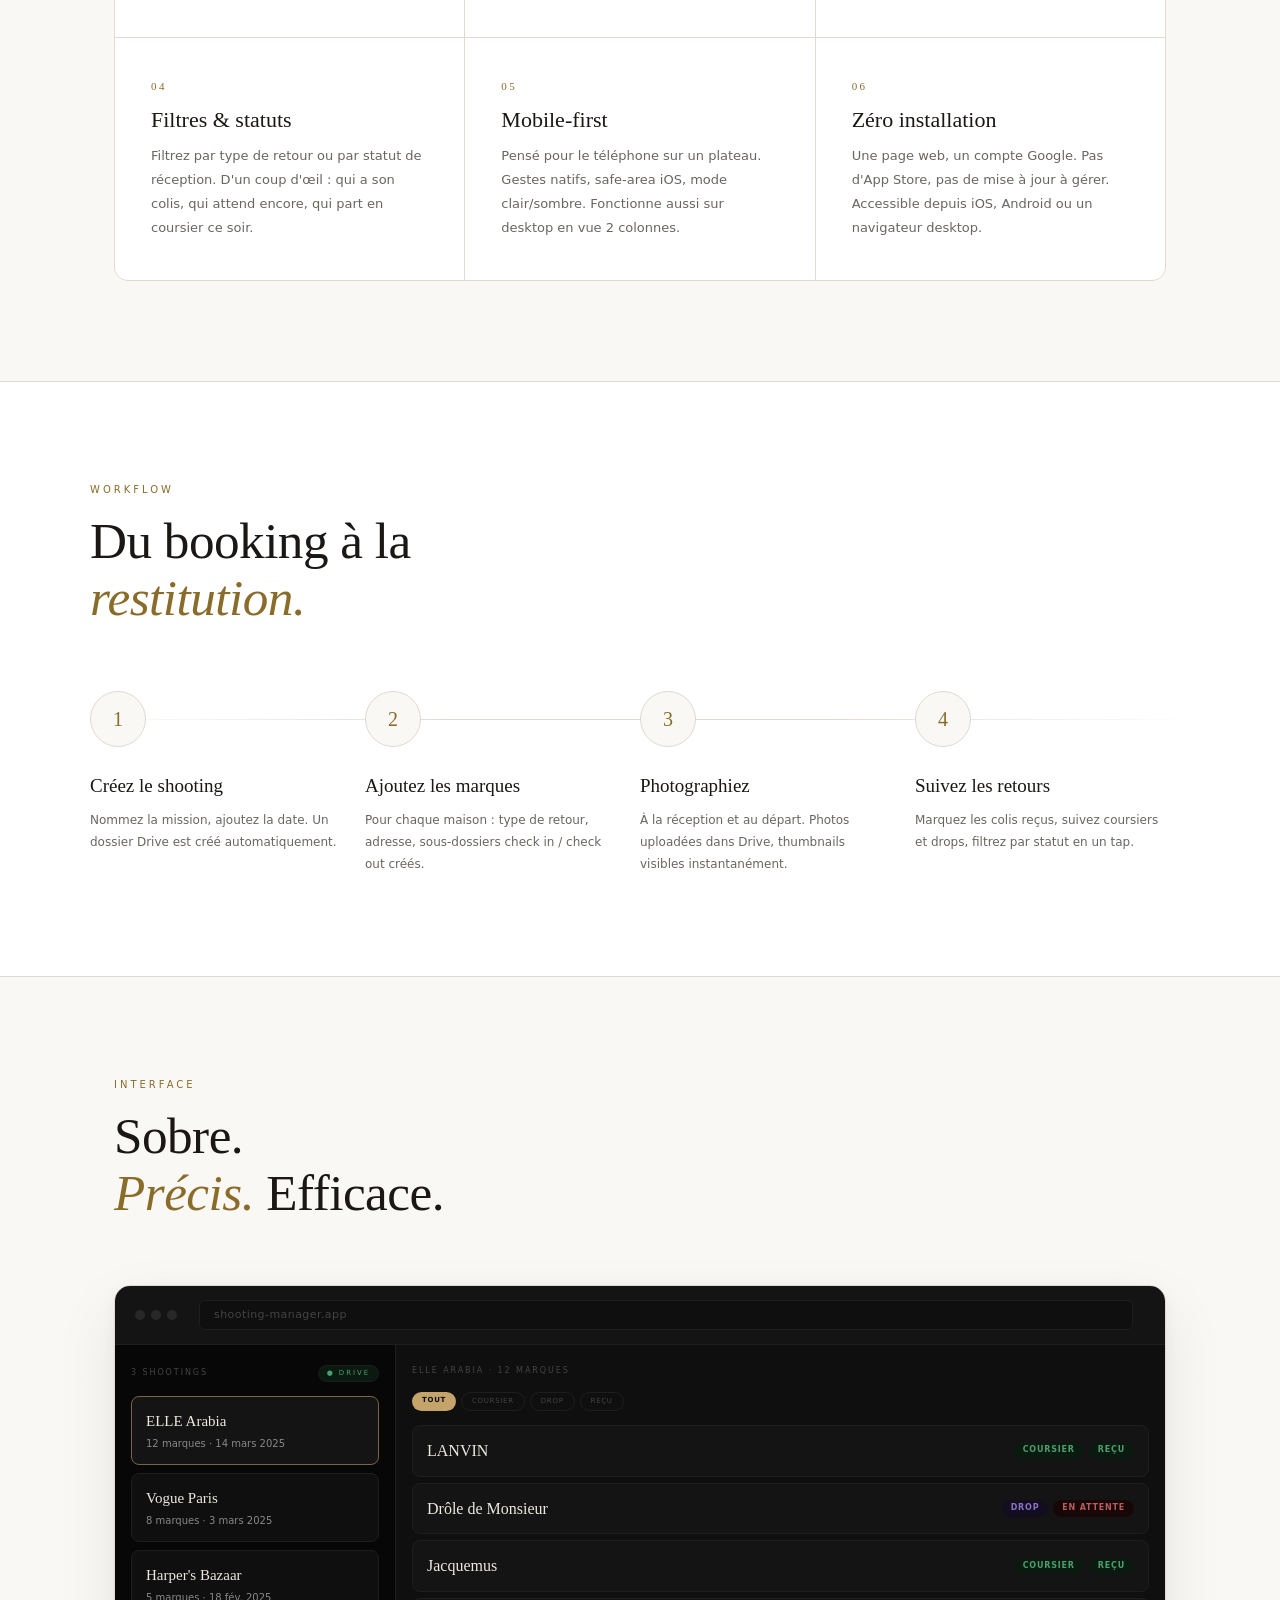
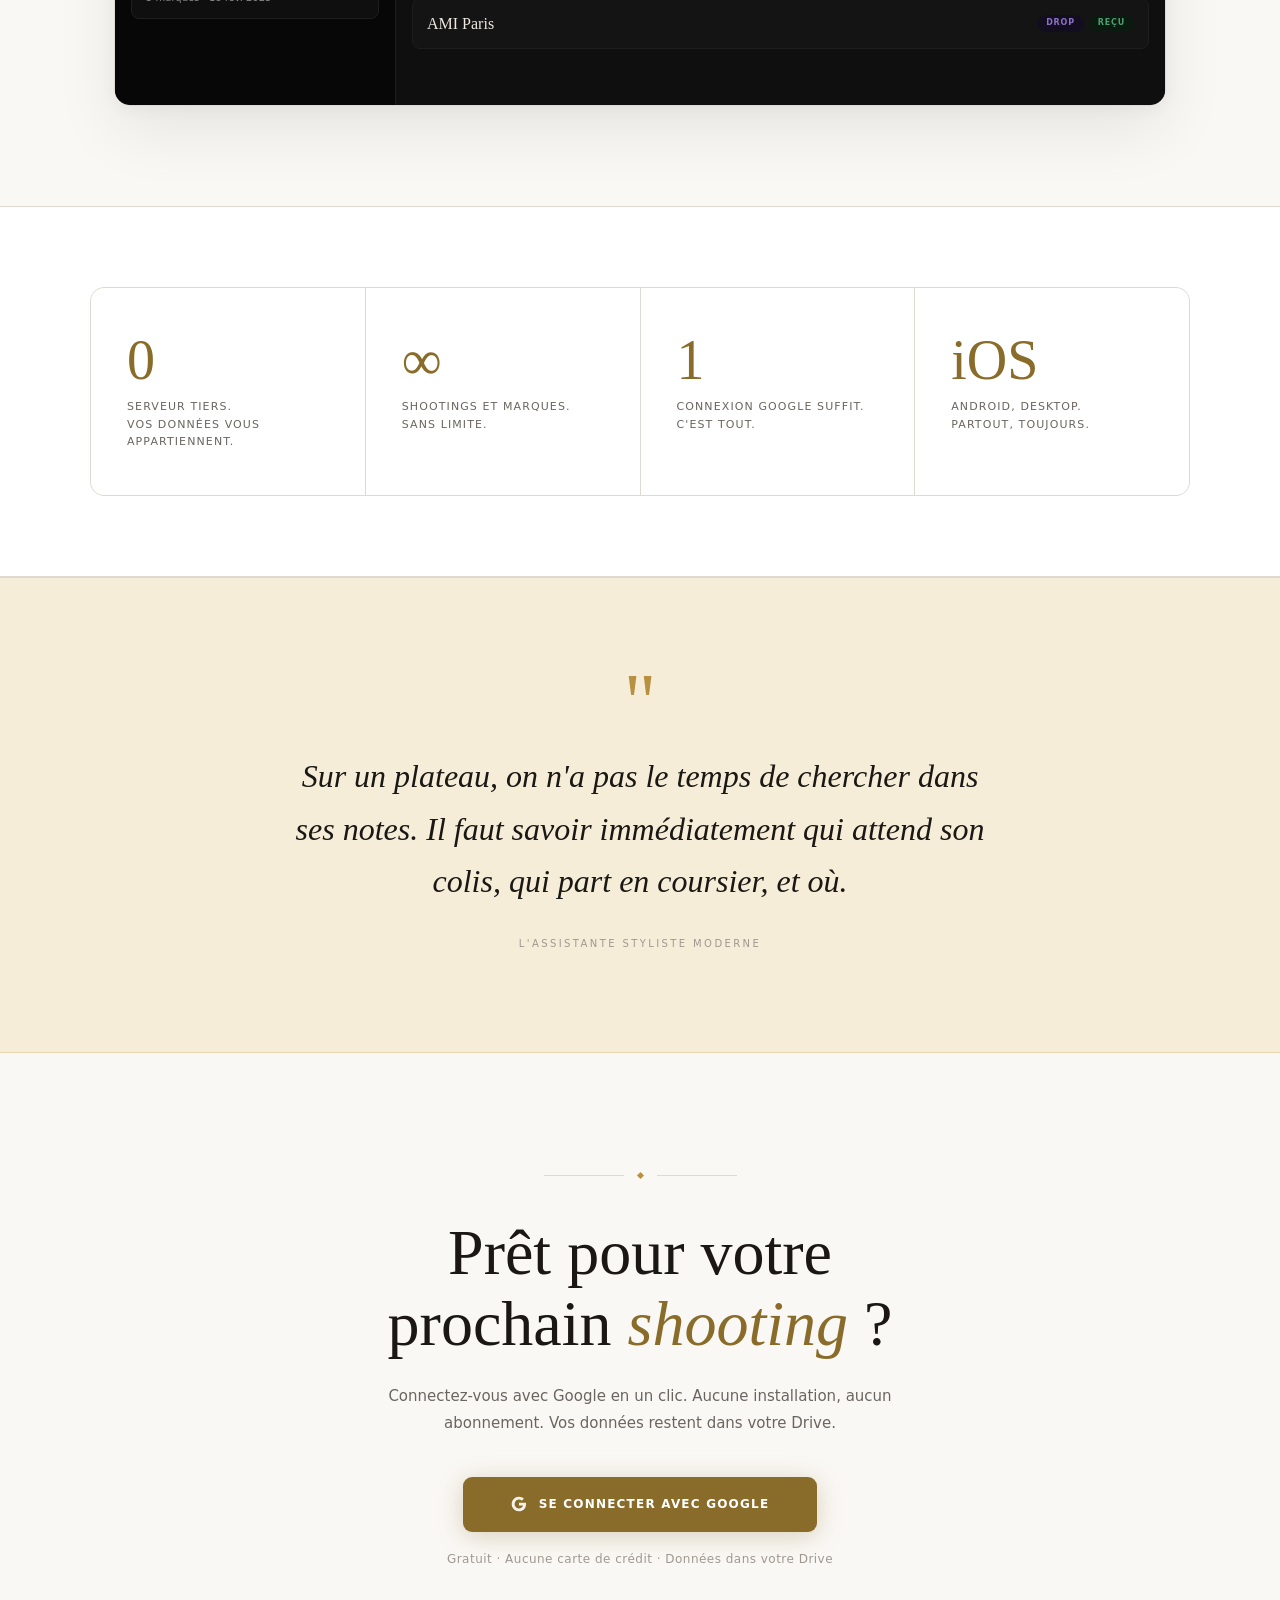
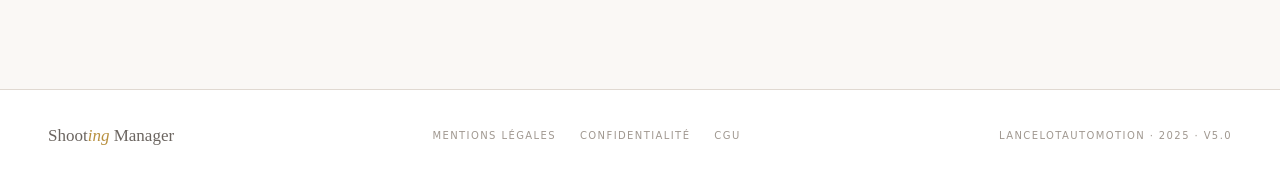
==== commit 3c33655f: "feat(legal): add privacy policy, legal notice and ToS pages - confidentialite.html — RGPD-compliant " ====
--- a/index.html
+++ b/index.html
@@ -263,6 +263,7 @@
   <div class="footer-links">
     <a href="mentions-legales.html">Mentions légales</a>
     <a href="confidentialite.html">Confidentialité</a>
+    <a href="cgu.html">CGU</a>
   </div>
   <div class="footer-copy">LancelotAutomotion · 2025 · v5.0</div>
 </footer>
